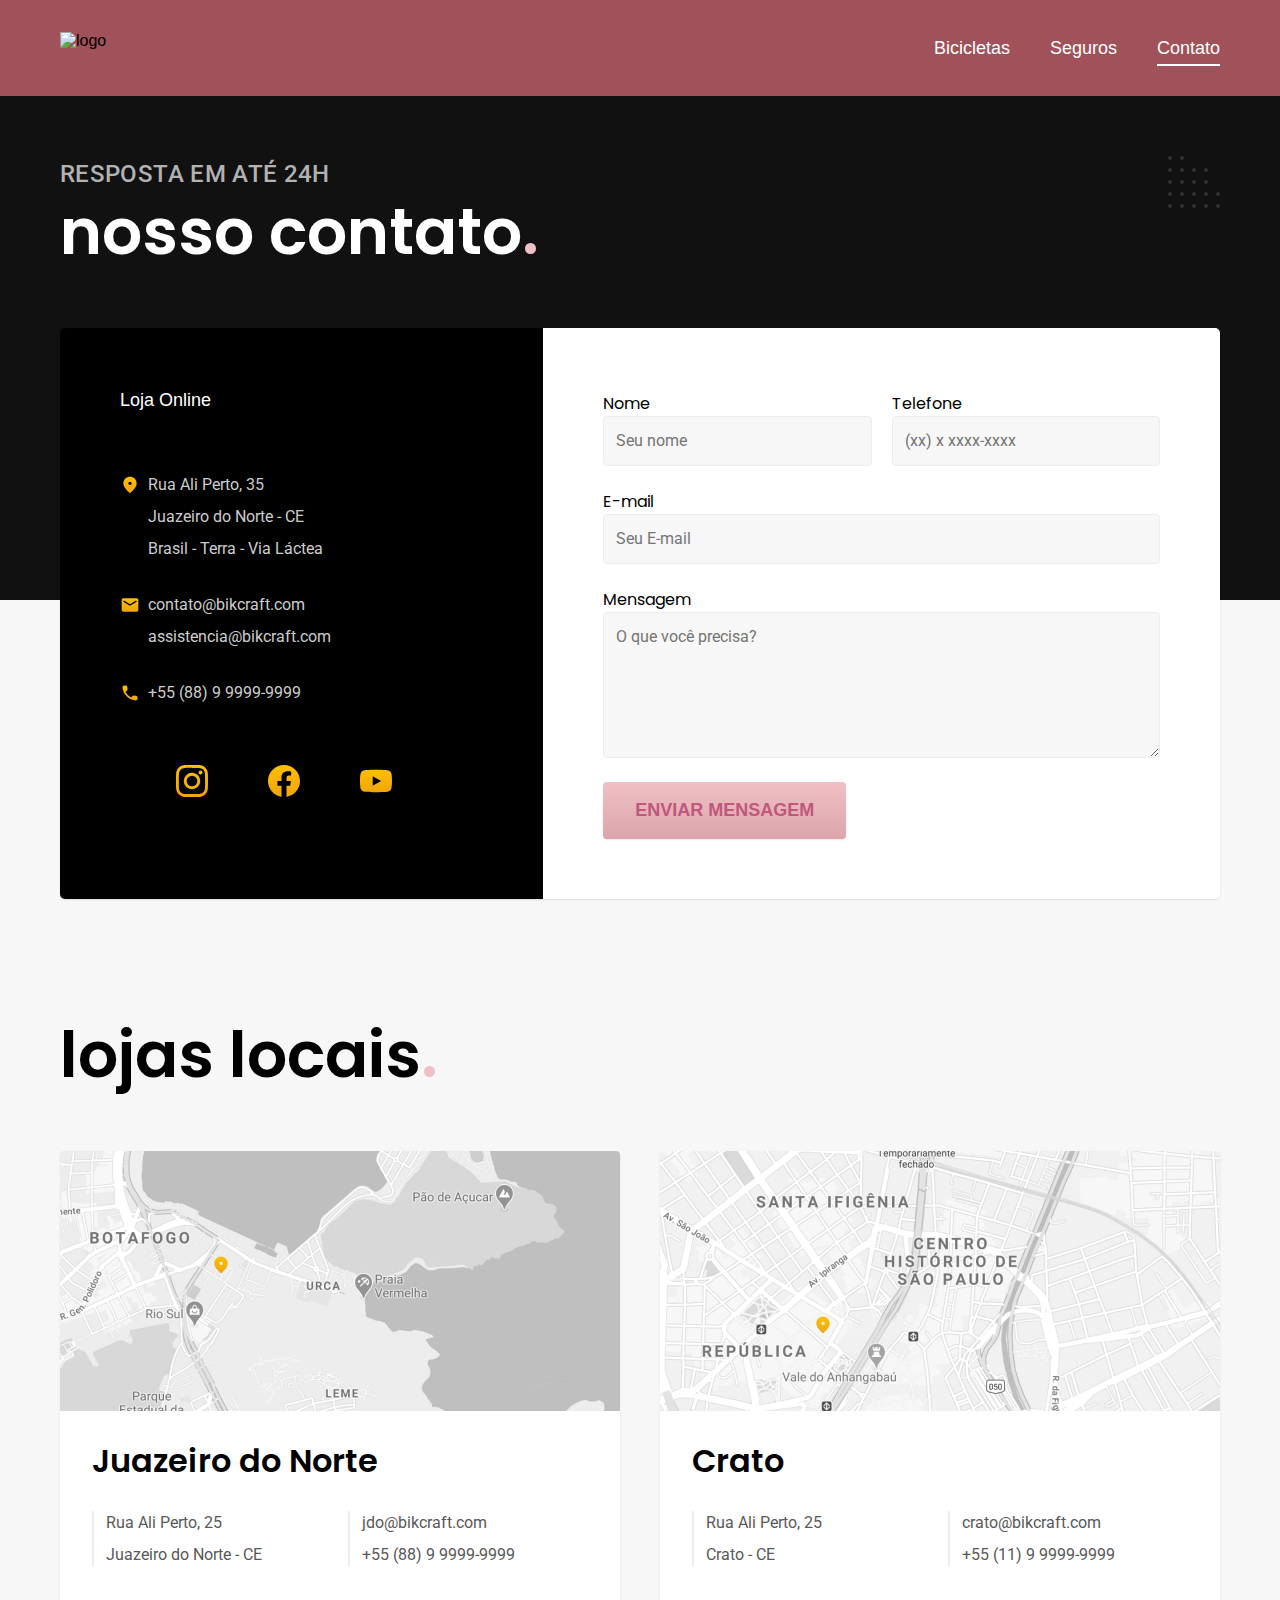
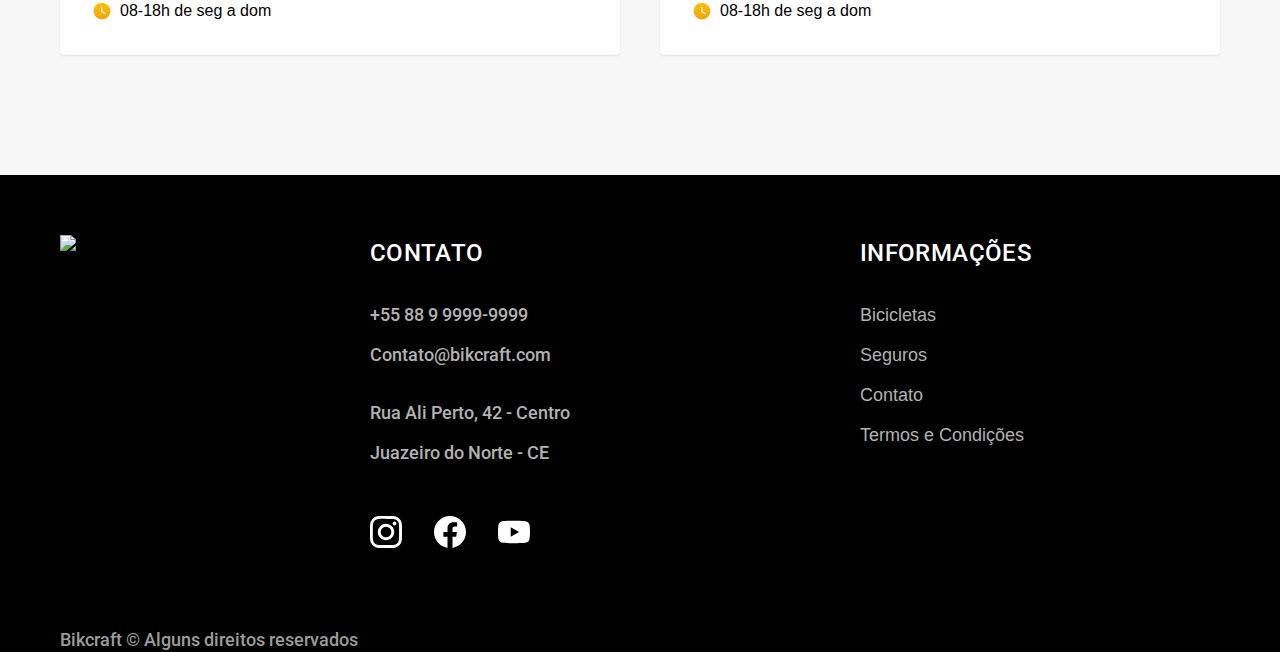
==== contato.html @ dde46961 "first commit" ====
<!DOCTYPE html>
<html lang="en">

<head>
    <meta charset="UTF-8">
    <meta name="viewport" content="width=device-width, initial-scale=1.0">
    <title>Contato | Bikcraft</title>
    <meta name="description" content="Termos e Condições">
    <!-- estilos -->
    <link rel="icon" href="./favicon.svg" type="image/svg+xml">
    <link rel="preload" href="./css/style.css" as="style">
    <link rel="stylesheet" href="./css/style.css">
         <script>document.documentElement.classList.add('js')</script>
</head>

<body id="contato">
    <header class="header-bg">
        <div class="header interface">
            <a href="./">
                <img src="./img/bikcraft.svg" width="136" height="32" alt="logo">
            </a>

            <nav aria-label="primaria">
                <ul class="menu-desktop header-menu font-1-m cor-0">
                    <li><a href="./bicicletas.html">Bicicletas</a></li>
                    <li><a href="./seguros.html">Seguros</a></li>
                    <li><a href="./contato.html">Contato</a></li>
                </ul>
            </nav>
        </div>
    </header>
    <main>
        <div class="titulo-bg">
            <div class="titulo interface">
                <p class="font-2-l-b cor-5">Resposta em até 24h</p>
                <h1 class="font-1-xxl cor-0">nosso contato<span class="cor-p1">.</span></h1>
            </div>
        </div>

        <div class="contato interface">
            <section class="contato-dados" aria-label="endereço">
                <h2 class="font-1-m cor-0">Loja Online</h2>
                <div class="contato-endereco font-2-s cor-4">
                    <P>Rua Ali Perto, 35</P>
                    <P>Juazeiro do Norte - CE</P>
                    <P>Brasil - Terra - Via Láctea</P>
                </div>

                <address class="contato-meios font-2-s cor-4">
                    <a href="mailto:contato@bikcraft.com">contato@bikcraft.com</a>
                    <a href="mailto:assistencia@bikcraft.com">assistencia@bikcraft.com</a>
                    <a href="tel:+5588999999999">+55 (88) 9 9999-9999</a>
                </address>

                <div class="contato-redes">
                    <a href="/">
                        <img src="img/redes/instagram-p.svg" width="32" height="32" alt="">
                    </a>
                    <a href="/">
                        <img src="img/redes/facebook-p.svg" width="32" height="32" alt="">
                    </a>
                    <a href="/">
                        <img src="img/redes/youtube-p.svg" width="32" height="32" alt="">
                    </a>
                </div>
            </section>
            <section class="contato-formulario" aria-label="formulário">
                <form class="form" action="./contato.html">
                    <div>
                        <label for="nome">Nome</label>
                        <input type="text" id="nome" name="nome" placeholder="Seu nome">
                    </div>
                    <div>
                        <label for="telefone">Telefone</label>
                        <input type="text" id="telefone" name="telefone" placeholder="(xx) x xxxx-xxxx">
                    </div>
                    <div class="col-2">
                        <label for="email">E-mail</label>
                        <input type="email" id="email" name="email" placeholder="Seu E-mail">
                    </div>
                    <div class="col-2">
                        <label for="mensagem">Mensagem</label>
                        <textarea id="mensagem" name="mensagem" rows="5" placeholder="O que você precisa?"></textarea>
                    </div>
                    <button class="btn-style-1 col-2">Enviar Mensagem</button>
                </form>
            </section>

        </div>


    </main>

    <article class="lojas interface">
        <h2 class="font-1-xxl">lojas locais<span class="cor-p1">.</span></h2>
        <div class="lojas-item">
            <img src="./img/lojas/rj.jpg" width="1120" height="520" alt="Mapa marcando o endereço em rua ali perto Juazeiro do norte-ce">
            <div class="lojas-conteudo">
                <h3 class="font-1-xl">Juazeiro do Norte</h3>
                <div class="lojas-dados font-2-s cor-8">
                    <p>Rua Ali Perto, 25</p>
                    <p>Juazeiro do Norte - CE</p>
                </div>
                <div class="lojas-dados font-2-s cor-8">
                    <a href="mailto:jdo@bikcraft.com">jdo@bikcraft.com</a>
                    <a href="tel:+5588999999999">+55 (88) 9 9999-9999</a>
                </div>
                <p class="loja-horario font-1-s"><img src="./img/icones/horario.svg" width="20" height="20" alt="">08-18h de seg a dom</p>
            </div>

        </div>
        <div class="lojas-item">
            <img src="./img/lojas/sp.jpg" width="1120" height="520" alt="Mapa marcando o endereço em rua ali perto Carto - CE">
            <div class="lojas-conteudo">
                <h3 class="font-1-xl">Crato</h3>
                <div class="lojas-dados font-2-s cor-8">
                    <p>Rua Ali Perto, 25</p>
                    <p>Crato  - CE</p>
                </div>
                <div class="lojas-dados font-2-s cor-8">
                    <a href="mailto:crato@bikcraft.com">crato@bikcraft.com</a>
                    <a href="tel:+5511999999999">+55 (11) 9 9999-9999</a>
                </div>
                <p class="loja-horario font-1-s"><img src="./img/icones/horario.svg" width="20" height="20" alt="">08-18h de seg a dom</p>
            </div>
        </div>
    </article>
    <footer class="footer-bg">
        <div class="footer interface">
            <img src="./img/bikcraft.svg" width="136" height="32" alt="logo">
            <div class="footer-contato">
                <h3 class="font-2-l-b cor-0">Contato</h3>
                <ul class="font-2-m cor-5">
                    <li><a href="tel:+552199999999">+55 88 9 9999-9999</a></li>
                    <li><a href="mailto:Contato@bikcraft.com">Contato@bikcraft.com</a></li>
                    <li>Rua Ali Perto, 42 - Centro</li>
                    <li>Juazeiro do Norte - CE</li>
                </ul>
                <div class="footer-redes">
                    <a href="/">
                        <img src="img/redes/instagram.svg" width="32" height="32" alt="">
                    </a>
                    <a href="/">
                        <img src="img/redes/facebook.svg" width="32" height="32" alt="">
                    </a>
                    <a href="/">
                        <img src="img/redes/youtube.svg" width="32" height="32" alt="">
                    </a>
                </div>
            </div>
            <div class="footer-informacoes">
                <h3 class="font-2-l-b cor-0">Informações</h3>
                <nav>
                    <ul class="font-1-m cor-5">
                        <li><a href="./bicicletas.html">Bicicletas</a></li>
                        <li><a href="./seguros.html">Seguros</a></li>
                        <li><a href="./contato.html">Contato</a></li>
                        <li><a href="./termos.html">Termos e Condições</a></li>
                    </ul>
                </nav>
            </div>
            <p class=" footer-copy font-2-m cor-6">Bikcraft © Alguns direitos reservados</p>
        </div>
    </footer>
             <script src="./js/script.js"></script>
</body>

</html>
---- css/style.css ----
/* fontes */
@import url('https://fonts.googleapis.com/css2?family=Merriweather:ital,wght@1,900&display=swap');
@import url('https://fonts.googleapis.com/css2?family=Poppins:wght@400;500;600;700&family=Roboto:wght@400;500;700;900&display=swap');
@import "utilidades/tipo-grafia.css";
/* folhas de estilos */

/* ------global------- */
@import "./global/global.css";
@import "./global/header.css";
@import "global/footer.css";

/* ------utilidades------- */
@import "./utilidades/cores.css";
@import "./utilidades/componentes.css";
@import "./utilidades/titulos-pg-internas.css";
@import "./utilidades/formulario.css";
@import "./utilidades/animacao.css";

/* -----home------- */
@import "./home/introducao.css";
@import "./home/tecnologias.css";
@import "./home/parceiros.css";
@import "./home/depoimento.css";


/* -----bicicletas---- */
@import "./bicicletas/bicicletas-lista.css";
@import "./bicicletas/biciletas.css";

/* -----bicicleta ----- */
@import "./bicicleta/bicicleta.css";
@import "./bicicleta/seguro.css";

/*------ contato -----*/
@import "./contato/contato.css";
@import "./contato/lojas.css";

/* ------ seguros ----- */
@import "./seguros/seguros.css";
@import "./seguros/vantagens.css";
@import "./seguros/perguntas.css";

/* ---temos---- */
@import "./termos/termos.css";

/* -----orçamento------ */
@import "./orcamento/orcamento.css";

/* -------------------------------------------------------- */
---- css/style.css ----
/* fontes */
@import url('https://fonts.googleapis.com/css2?family=Merriweather:ital,wght@1,900&display=swap');
@import url('https://fonts.googleapis.com/css2?family=Poppins:wght@400;500;600;700&family=Roboto:wght@400;500;700;900&display=swap');
@import "utilidades/tipo-grafia.css";
/* folhas de estilos */

/* ------global------- */
@import "./global/global.css";
@import "./global/header.css";
@import "global/footer.css";

/* ------utilidades------- */
@import "./utilidades/cores.css";
@import "./utilidades/componentes.css";
@import "./utilidades/titulos-pg-internas.css";
@import "./utilidades/formulario.css";
@import "./utilidades/animacao.css";

/* -----home------- */
@import "./home/introducao.css";
@import "./home/tecnologias.css";
@import "./home/parceiros.css";
@import "./home/depoimento.css";


/* -----bicicletas---- */
@import "./bicicletas/bicicletas-lista.css";
@import "./bicicletas/biciletas.css";

/* -----bicicleta ----- */
@import "./bicicleta/bicicleta.css";
@import "./bicicleta/seguro.css";

/*------ contato -----*/
@import "./contato/contato.css";
@import "./contato/lojas.css";

/* ------ seguros ----- */
@import "./seguros/seguros.css";
@import "./seguros/vantagens.css";
@import "./seguros/perguntas.css";

/* ---temos---- */
@import "./termos/termos.css";

/* -----orçamento------ */
@import "./orcamento/orcamento.css";

/* -------------------------------------------------------- */
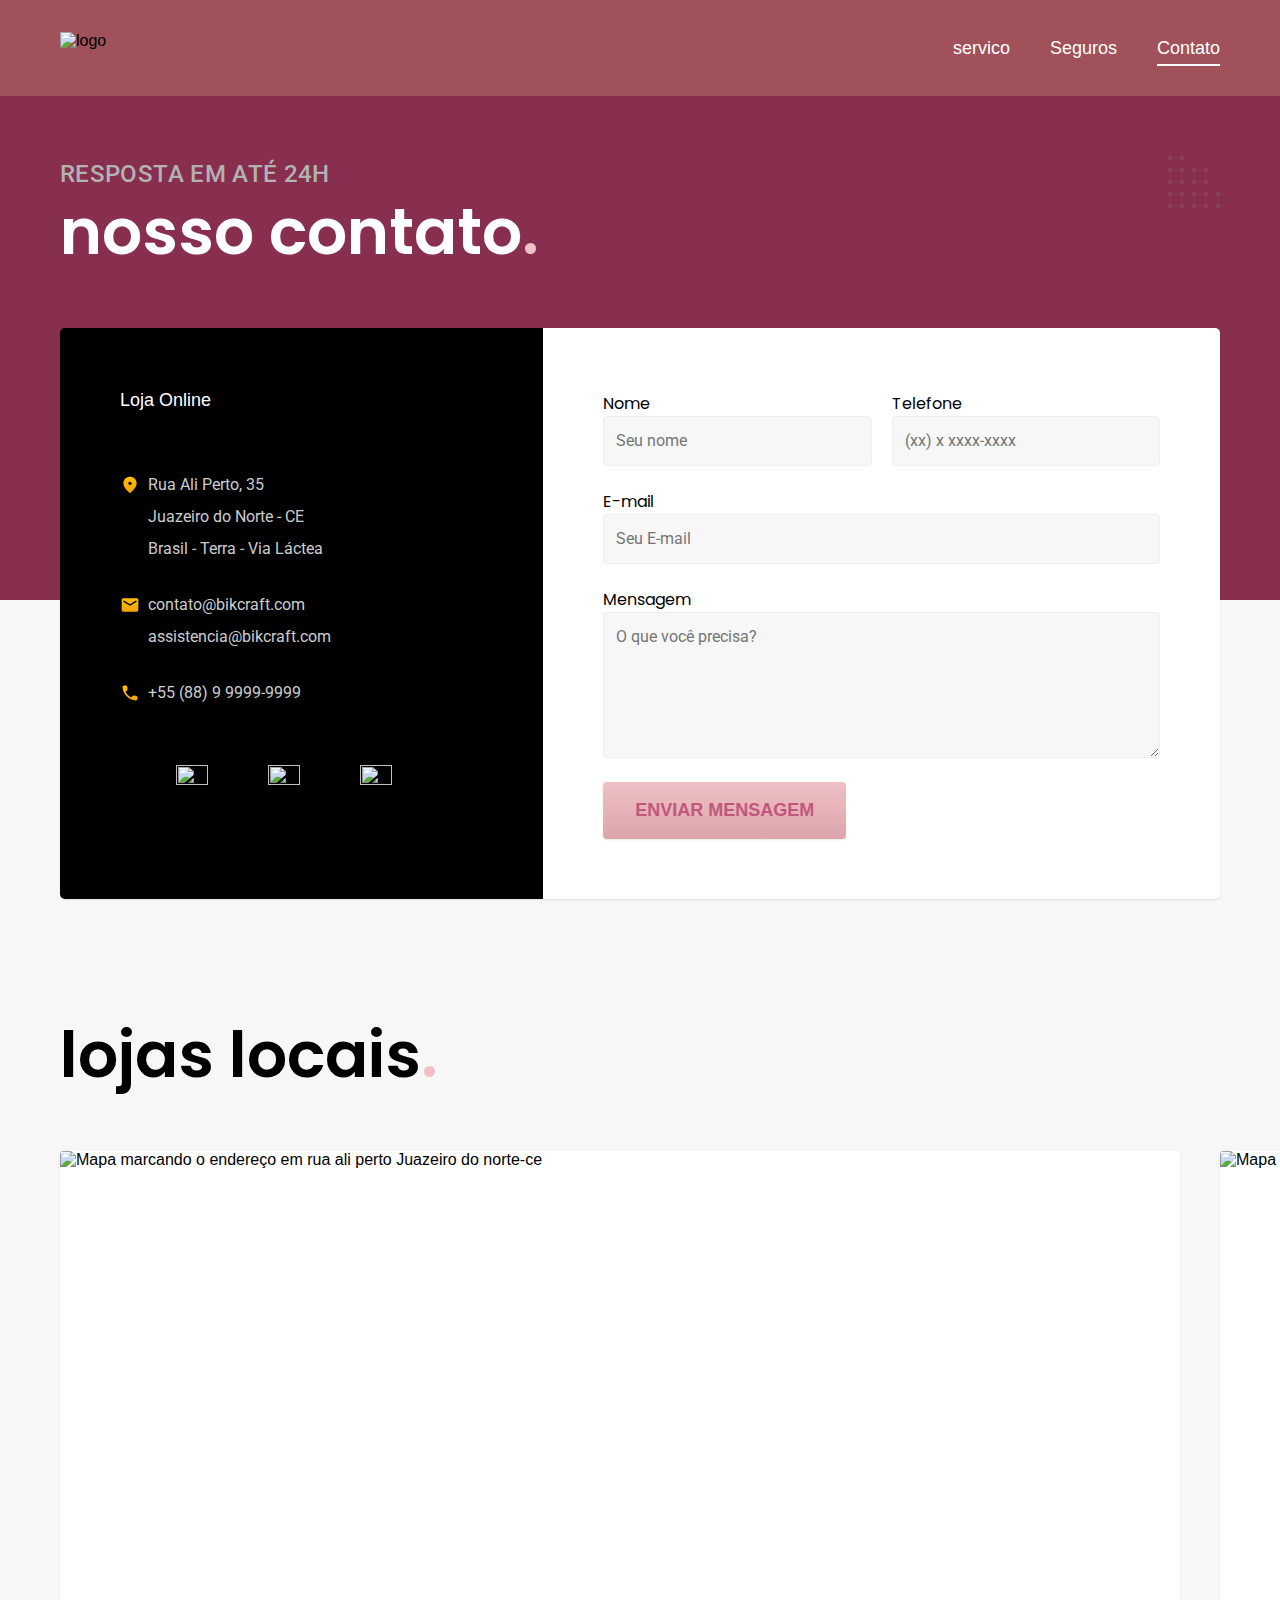
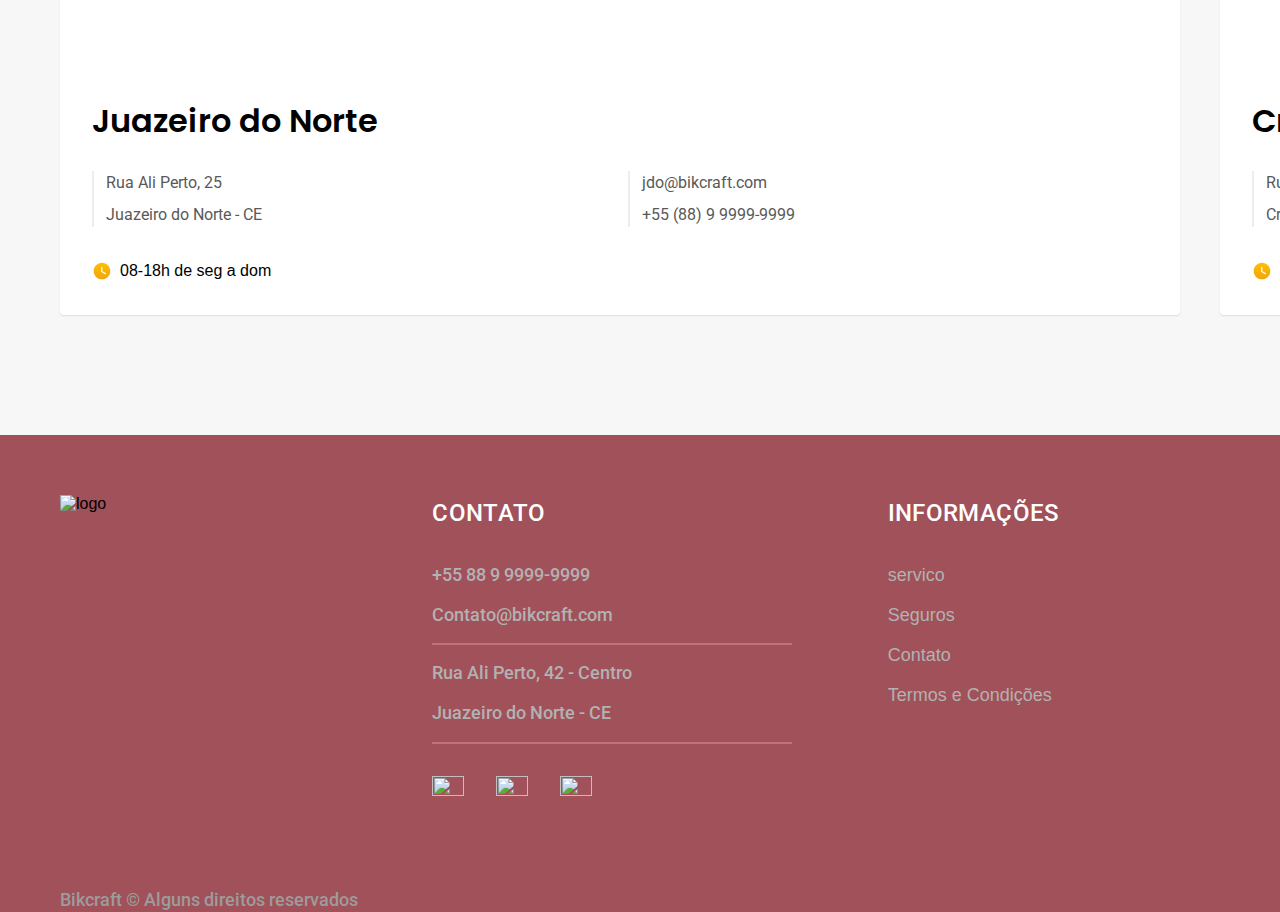
==== commit 2f4c7673: "implementação do menu no site de ana paula mais a refatoração do codigo na section serviços" ====
--- a/contato.html
+++ b/contato.html
@@ -10,7 +10,7 @@
     <link rel="icon" href="./favicon.svg" type="image/svg+xml">
     <link rel="preload" href="./css/style.css" as="style">
     <link rel="stylesheet" href="./css/style.css">
-         <script>document.documentElement.classList.add('js')</script>
+    <script>document.documentElement.classList.add('js')</script>
 </head>
 
 <body id="contato">
@@ -22,7 +22,7 @@
 
             <nav aria-label="primaria">
                 <ul class="menu-desktop header-menu font-1-m cor-0">
-                    <li><a href="./bicicletas.html">Bicicletas</a></li>
+                    <li><a href="./servico.html">servico</a></li>
                     <li><a href="./seguros.html">Seguros</a></li>
                     <li><a href="./contato.html">Contato</a></li>
                 </ul>
@@ -115,7 +115,7 @@
                 <h3 class="font-1-xl">Crato</h3>
                 <div class="lojas-dados font-2-s cor-8">
                     <p>Rua Ali Perto, 25</p>
-                    <p>Crato  - CE</p>
+                    <p>Crato - CE</p>
                 </div>
                 <div class="lojas-dados font-2-s cor-8">
                     <a href="mailto:crato@bikcraft.com">crato@bikcraft.com</a>
@@ -152,7 +152,7 @@
                 <h3 class="font-2-l-b cor-0">Informações</h3>
                 <nav>
                     <ul class="font-1-m cor-5">
-                        <li><a href="./bicicletas.html">Bicicletas</a></li>
+                        <li><a href="./servico.html">servico</a></li>
                         <li><a href="./seguros.html">Seguros</a></li>
                         <li><a href="./contato.html">Contato</a></li>
                         <li><a href="./termos.html">Termos e Condições</a></li>
@@ -162,7 +162,7 @@
             <p class=" footer-copy font-2-m cor-6">Bikcraft © Alguns direitos reservados</p>
         </div>
     </footer>
-             <script src="./js/script.js"></script>
+    <script src="./js/script.js"></script>
 </body>
 
 </html>--- a/css/style.css
+++ b/css/style.css
@@ -7,7 +7,7 @@
 /* ------global------- */
 @import "./global/global.css";
 @import "./global/header.css";
-@import "global/footer.css";
+@import "./global/footer.css";
 
 /* ------utilidades------- */
 @import "./utilidades/cores.css";
@@ -18,27 +18,26 @@
 
 /* -----home------- */
 @import "./home/introducao.css";
-@import "./home/tecnologias.css";
-@import "./home/parceiros.css";
-@import "./home/depoimento.css";
+@import "./home/espaco.css";
+@import "./home/studio.css";
 
 
-/* -----bicicletas---- */
-@import "./bicicletas/bicicletas-lista.css";
-@import "./bicicletas/biciletas.css";
+/* -----servico---- */
+@import "./servico/servico-lista.css";
+@import "./servico/servico.css";
 
-/* -----bicicleta ----- */
-@import "./bicicleta/bicicleta.css";
-@import "./bicicleta/seguro.css";
+/* -----servico ----- */
+@import "./servico/servico.css";
+@import "./servico/seguro.css";
 
 /*------ contato -----*/
 @import "./contato/contato.css";
 @import "./contato/lojas.css";
 
-/* ------ seguros ----- */
-@import "./seguros/seguros.css";
-@import "./seguros/vantagens.css";
-@import "./seguros/perguntas.css";
+/* ------ combos ----- */
+@import "./combos/combos.css";
+@import "./combos/vantagens.css";
+@import "./combos/perguntas.css";
 
 /* ---temos---- */
 @import "./termos/termos.css";
--- a/css/style.css
+++ b/css/style.css
@@ -7,7 +7,7 @@
 /* ------global------- */
 @import "./global/global.css";
 @import "./global/header.css";
-@import "global/footer.css";
+@import "./global/footer.css";
 
 /* ------utilidades------- */
 @import "./utilidades/cores.css";
@@ -18,27 +18,26 @@
 
 /* -----home------- */
 @import "./home/introducao.css";
-@import "./home/tecnologias.css";
-@import "./home/parceiros.css";
-@import "./home/depoimento.css";
+@import "./home/espaco.css";
+@import "./home/studio.css";
 
 
-/* -----bicicletas---- */
-@import "./bicicletas/bicicletas-lista.css";
-@import "./bicicletas/biciletas.css";
+/* -----servico---- */
+@import "./servico/servico-lista.css";
+@import "./servico/servico.css";
 
-/* -----bicicleta ----- */
-@import "./bicicleta/bicicleta.css";
-@import "./bicicleta/seguro.css";
+/* -----servico ----- */
+@import "./servico/servico.css";
+@import "./servico/seguro.css";
 
 /*------ contato -----*/
 @import "./contato/contato.css";
 @import "./contato/lojas.css";
 
-/* ------ seguros ----- */
-@import "./seguros/seguros.css";
-@import "./seguros/vantagens.css";
-@import "./seguros/perguntas.css";
+/* ------ combos ----- */
+@import "./combos/combos.css";
+@import "./combos/vantagens.css";
+@import "./combos/perguntas.css";
 
 /* ---temos---- */
 @import "./termos/termos.css";
